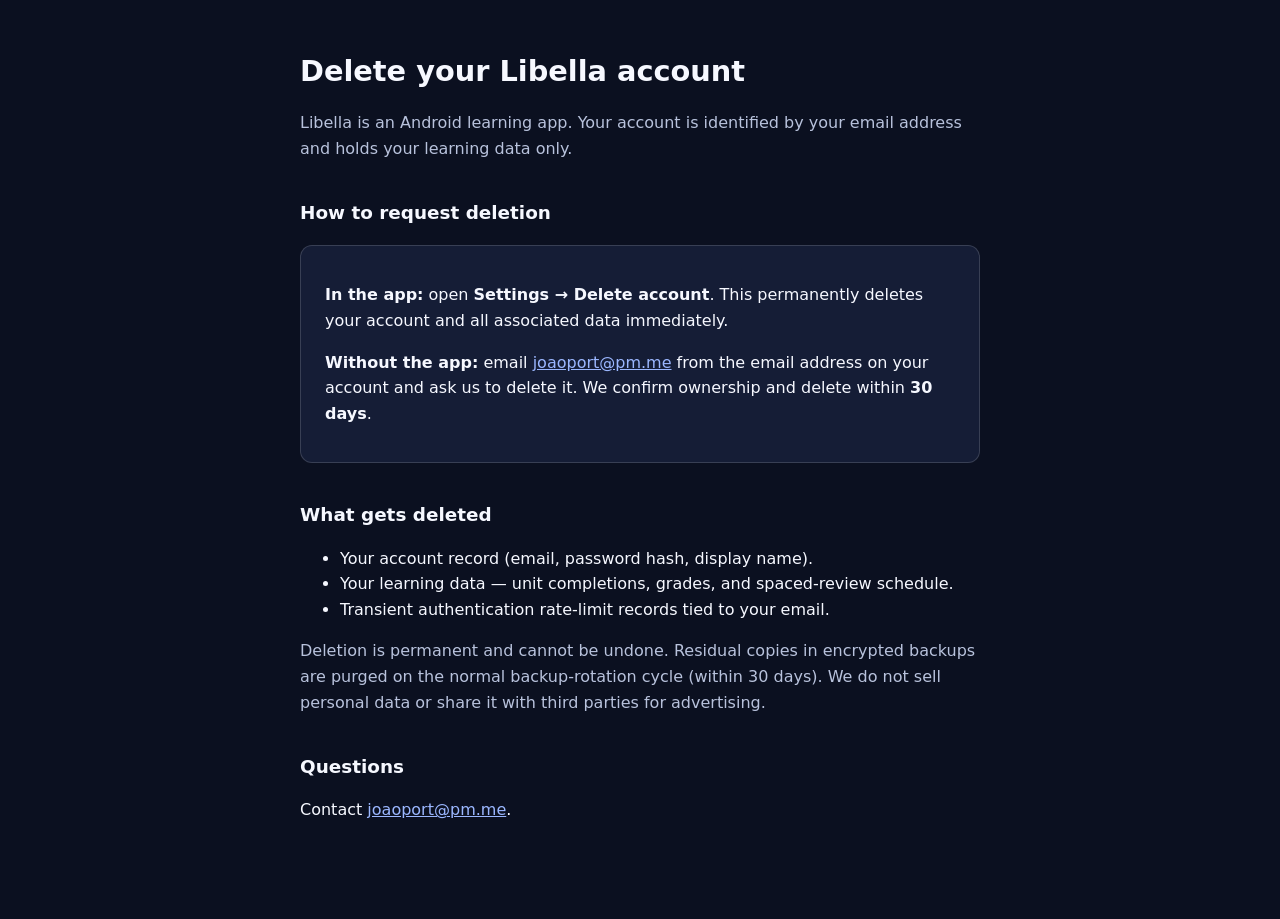
==== docs/account-deletion.html @ 9c33064c "auth: account deletion endpoint + public deletion page (Play requirement) Google Play requires apps " ====
<!doctype html>
<html lang="en">
<head>
  <meta charset="utf-8">
  <meta name="viewport" content="width=device-width, initial-scale=1">
  <title>Account &amp; Data Deletion — Libella</title>
  <meta name="description" content="How to delete your Libella account and all associated data.">
  <link rel="canonical" href="https://luminlynx.github.io/Libella/account-deletion.html">
  <style>
    :root { color-scheme: dark; --bg:#0b1020; --panel:#151d36; --text:#f6f8ff;
            --muted:#b8c2dc; --line:rgba(255,255,255,.15); --accent:#9bb7ff; }
    * { box-sizing: border-box; }
    body { margin:0; font:16px/1.6 system-ui,-apple-system,Segoe UI,Roboto,sans-serif;
           background:var(--bg); color:var(--text); }
    main { max-width:720px; margin:0 auto; padding:48px 20px 80px; }
    h1 { font-size:1.8rem; margin:0 0 .25em; }
    h2 { font-size:1.15rem; margin:2em 0 .5em; }
    p, li { color:var(--text); }
    .muted { color:var(--muted); }
    .panel { background:var(--panel); border:1px solid var(--line); border-radius:12px;
             padding:20px 24px; margin:18px 0; }
    a { color:var(--accent); }
    code { background:rgba(255,255,255,.08); padding:.1em .4em; border-radius:6px; }
  </style>
</head>
<body>
  <main>
    <h1>Delete your Libella account</h1>
    <p class="muted">Libella is an Android learning app. Your account is identified
    by your email address and holds your learning data only.</p>

    <h2>How to request deletion</h2>
    <div class="panel">
      <p><strong>In the app:</strong> open <strong>Settings → Delete account</strong>.
      This permanently deletes your account and all associated data immediately.</p>
      <p><strong>Without the app:</strong> email
      <a href="mailto:joaoport@pm.me?subject=Libella%20account%20deletion">joaoport@pm.me</a>
      from the email address on your account and ask us to delete it. We confirm
      ownership and delete within <strong>30 days</strong>.</p>
    </div>

    <h2>What gets deleted</h2>
    <ul>
      <li>Your account record (email, password hash, display name).</li>
      <li>Your learning data — unit completions, grades, and spaced-review schedule.</li>
      <li>Transient authentication rate-limit records tied to your email.</li>
    </ul>
    <p class="muted">Deletion is permanent and cannot be undone. Residual copies in
    encrypted backups are purged on the normal backup-rotation cycle (within 30 days).
    We do not sell personal data or share it with third parties for advertising.</p>

    <h2>Questions</h2>
    <p>Contact <a href="mailto:joaoport@pm.me">joaoport@pm.me</a>.</p>
  </main>
</body>
</html>
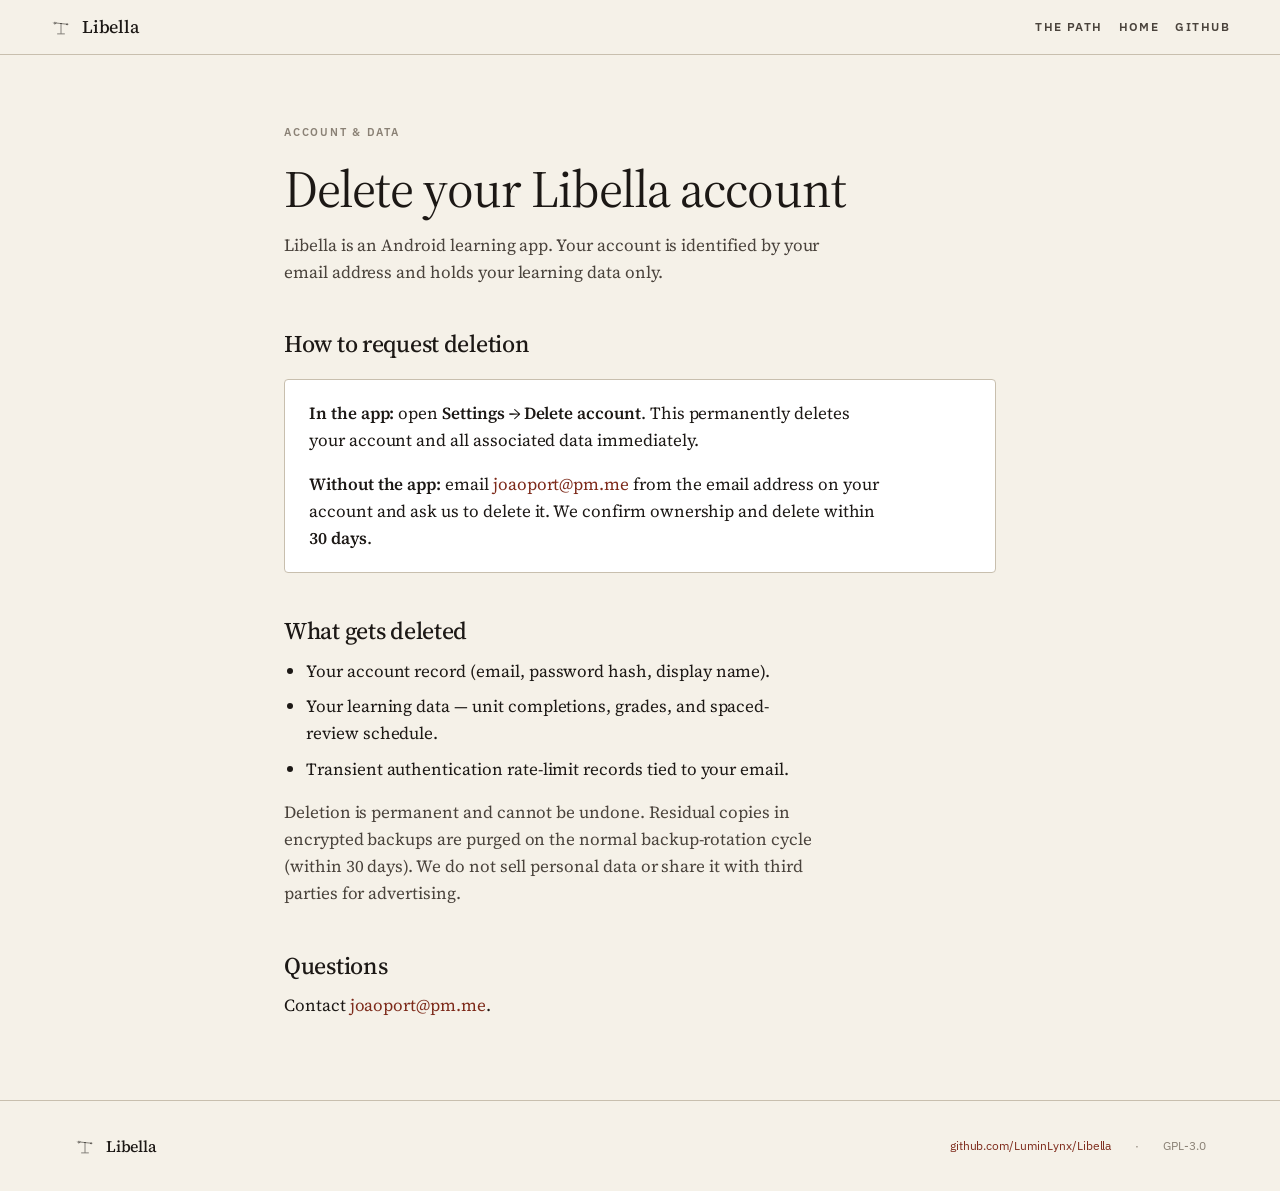
==== commit 47e3fb3d: "docs: restyle account-deletion page in editorial theme; add footer links Re-creates account-deletion" ====
--- a/docs/account-deletion.html
+++ b/docs/account-deletion.html
@@ -1,56 +1,174 @@
 <!doctype html>
 <html lang="en">
 <head>
-  <meta charset="utf-8">
-  <meta name="viewport" content="width=device-width, initial-scale=1">
-  <title>Account &amp; Data Deletion — Libella</title>
-  <meta name="description" content="How to delete your Libella account and all associated data.">
-  <link rel="canonical" href="https://luminlynx.github.io/Libella/account-deletion.html">
-  <style>
-    :root { color-scheme: dark; --bg:#0b1020; --panel:#151d36; --text:#f6f8ff;
-            --muted:#b8c2dc; --line:rgba(255,255,255,.15); --accent:#9bb7ff; }
-    * { box-sizing: border-box; }
-    body { margin:0; font:16px/1.6 system-ui,-apple-system,Segoe UI,Roboto,sans-serif;
-           background:var(--bg); color:var(--text); }
-    main { max-width:720px; margin:0 auto; padding:48px 20px 80px; }
-    h1 { font-size:1.8rem; margin:0 0 .25em; }
-    h2 { font-size:1.15rem; margin:2em 0 .5em; }
-    p, li { color:var(--text); }
-    .muted { color:var(--muted); }
-    .panel { background:var(--panel); border:1px solid var(--line); border-radius:12px;
-             padding:20px 24px; margin:18px 0; }
-    a { color:var(--accent); }
-    code { background:rgba(255,255,255,.08); padding:.1em .4em; border-radius:6px; }
-  </style>
+<meta charset="utf-8" />
+<title>Account &amp; Data Deletion — Libella</title>
+<meta name="viewport" content="width=device-width, initial-scale=1" />
+<meta name="description" content="How to delete your Libella account and all associated data." />
+<meta name="robots" content="index,follow" />
+<link rel="canonical" href="https://luminlynx.github.io/Libella/account-deletion.html" />
+<link rel="icon" href="assets/libella-mark.svg" />
+
+<link rel="stylesheet" href="colors_and_type.css" />
+
+<style>
+  html { color-scheme: light dark; }
+  html, body { margin: 0; padding: 0; }
+  body {
+    background: var(--paper-0); color: var(--ink-1);
+    font-family: var(--font-body);
+    -webkit-font-smoothing: antialiased; text-rendering: optimizeLegibility;
+  }
+  *, *::before, *::after { box-sizing: border-box; }
+  a { color: var(--oxblood); text-decoration: none; }
+  a:hover { text-decoration: underline; text-underline-offset: 3px; text-decoration-thickness: 1px; }
+
+  .wrap { max-width: 1180px; margin: 0 auto; padding: 0 24px; }
+
+  /* ─── Top nav (shared with index.html) ──────────────────── */
+  nav.top {
+    position: sticky; top: 0; z-index: 10;
+    background: var(--paper-0);
+    border-bottom: 1px solid var(--hair-1);
+  }
+  nav.top .row { display: flex; align-items: center; gap: 16px; padding: 14px 0; }
+  .wordmark { display: flex; align-items: center; gap: 10px; }
+  .wordmark img { width: 22px; height: 22px; display: block; }
+  .wordmark .name {
+    font-family: var(--font-display); font-size: 18px; font-weight: 500;
+    color: var(--ink-1); letter-spacing: -0.012em;
+  }
+  nav .grow { flex: 1; }
+  nav a.link {
+    font-family: var(--font-ui); font-size: 12px; font-weight: 600;
+    text-transform: uppercase; letter-spacing: 0.12em; color: var(--ink-2);
+  }
+  nav a.link:hover { color: var(--ink-1); text-decoration: none; }
+
+  /* ─── Article ───────────────────────────────────────────── */
+  .article { max-width: 760px; margin: 0 auto; padding: 0 24px; }
+  .article .eyebrow {
+    font-family: var(--font-ui); font-size: 11px; font-weight: 600;
+    text-transform: uppercase; letter-spacing: 0.16em; color: var(--ink-3);
+    margin: 64px 0 16px;
+  }
+  .article h1 {
+    font-family: var(--font-display);
+    font-size: clamp(32px, 5vw, 52px); line-height: 1.06;
+    font-weight: 400; letter-spacing: -0.018em;
+    margin: 0 0 16px; text-wrap: balance;
+  }
+  .article h2 {
+    font-family: var(--font-display); font-size: 24px; line-height: 1.2;
+    font-weight: 500; margin: 44px 0 12px; color: var(--ink-1);
+  }
+  .article p {
+    font-family: var(--font-body); font-size: 17px; line-height: 1.6;
+    color: var(--ink-1); margin: 0 0 16px; max-width: 64ch;
+  }
+  .article ul { margin: 0 0 16px; padding-left: 22px; max-width: 64ch; }
+  .article li {
+    font-family: var(--font-body); font-size: 17px; line-height: 1.6;
+    color: var(--ink-1); margin: 0 0 8px;
+  }
+  .article .muted { color: var(--ink-2); }
+  .article strong { font-weight: 600; color: var(--ink-1); }
+
+  .callout {
+    background: var(--paper-2); border: 1px solid var(--hair-1);
+    border-radius: 4px; padding: 20px 24px; margin: 20px 0;
+  }
+  .callout p:last-child { margin-bottom: 0; }
+
+  code {
+    font-family: var(--font-mono); font-size: 0.92em;
+    background: var(--mineral-tint); color: var(--mineral);
+    padding: 0.1em 0.4em; border-radius: 2px;
+  }
+
+  /* ─── Footer (shared with index.html) ───────────────────── */
+  footer {
+    border-top: 1px solid var(--hair-1);
+    margin-top: 80px; padding: 32px 0;
+    font-family: var(--font-ui); font-size: 12px; color: var(--ink-3);
+  }
+  footer .row { display: flex; align-items: center; gap: 24px; }
+  footer .grow { flex: 1; }
+
+  @media (max-width: 880px) {
+    nav .link.hide-md { display: none; }
+    .article .eyebrow { margin-top: 48px; }
+  }
+</style>
 </head>
+
 <body>
-  <main>
-    <h1>Delete your Libella account</h1>
-    <p class="muted">Libella is an Android learning app. Your account is identified
-    by your email address and holds your learning data only.</p>
 
-    <h2>How to request deletion</h2>
-    <div class="panel">
-      <p><strong>In the app:</strong> open <strong>Settings → Delete account</strong>.
-      This permanently deletes your account and all associated data immediately.</p>
-      <p><strong>Without the app:</strong> email
-      <a href="mailto:joaoport@pm.me?subject=Libella%20account%20deletion">joaoport@pm.me</a>
-      from the email address on your account and ask us to delete it. We confirm
-      ownership and delete within <strong>30 days</strong>.</p>
-    </div>
+<nav class="top">
+  <div class="wrap row">
+    <a class="wordmark" href="index.html">
+      <picture>
+        <source srcset="assets/libella-mark-dark.svg" media="(prefers-color-scheme: dark)" />
+        <img src="assets/libella-mark.svg" alt="" />
+      </picture>
+      <span class="name">Libella</span>
+    </a>
+    <div class="grow"></div>
+    <a class="link hide-md" href="index.html#path">The path</a>
+    <a class="link" href="index.html">Home</a>
+    <a class="link hide-md" href="https://github.com/LuminLynx/Libella">GitHub</a>
+  </div>
+</nav>
 
-    <h2>What gets deleted</h2>
-    <ul>
-      <li>Your account record (email, password hash, display name).</li>
-      <li>Your learning data — unit completions, grades, and spaced-review schedule.</li>
-      <li>Transient authentication rate-limit records tied to your email.</li>
-    </ul>
-    <p class="muted">Deletion is permanent and cannot be undone. Residual copies in
-    encrypted backups are purged on the normal backup-rotation cycle (within 30 days).
-    We do not sell personal data or share it with third parties for advertising.</p>
+<main class="article">
+  <div class="eyebrow">Account &amp; data</div>
+  <h1>Delete your Libella account</h1>
+  <p class="muted">
+    Libella is an Android learning app. Your account is identified by your
+    email address and holds your learning data only.
+  </p>
 
-    <h2>Questions</h2>
-    <p>Contact <a href="mailto:joaoport@pm.me">joaoport@pm.me</a>.</p>
-  </main>
+  <h2>How to request deletion</h2>
+  <div class="callout">
+    <p><strong>In the app:</strong> open <strong>Settings → Delete account</strong>.
+    This permanently deletes your account and all associated data immediately.</p>
+    <p><strong>Without the app:</strong> email
+    <a href="mailto:joaoport@pm.me?subject=Libella%20account%20deletion">joaoport@pm.me</a>
+    from the email address on your account and ask us to delete it. We confirm
+    ownership and delete within <strong>30 days</strong>.</p>
+  </div>
+
+  <h2>What gets deleted</h2>
+  <ul>
+    <li>Your account record (email, password hash, display name).</li>
+    <li>Your learning data — unit completions, grades, and spaced-review schedule.</li>
+    <li>Transient authentication rate-limit records tied to your email.</li>
+  </ul>
+  <p class="muted">
+    Deletion is permanent and cannot be undone. Residual copies in encrypted
+    backups are purged on the normal backup-rotation cycle (within 30 days).
+    We do not sell personal data or share it with third parties for advertising.
+  </p>
+
+  <h2>Questions</h2>
+  <p>Contact <a href="mailto:joaoport@pm.me">joaoport@pm.me</a>.</p>
+</main>
+
+<footer>
+  <div class="wrap row">
+    <a class="wordmark" href="index.html">
+      <picture>
+        <source srcset="assets/libella-mark-dark.svg" media="(prefers-color-scheme: dark)" />
+        <img src="assets/libella-mark.svg" alt="" />
+      </picture>
+      <span class="name" style="font-size: 16px;">Libella</span>
+    </a>
+    <div class="grow"></div>
+    <a href="https://github.com/LuminLynx/Libella">github.com/LuminLynx/Libella</a>
+    <span>·</span>
+    <span>GPL-3.0</span>
+  </div>
+</footer>
+
 </body>
 </html>
--- a/docs/colors_and_type.css
+++ b/docs/colors_and_type.css
@@ -0,0 +1,310 @@
+/* ============================================================
+   Libella — colors & type tokens
+   Editorial / reference-document direction:
+   serif display, hairline rules, restrained color, generous air.
+   These tokens map 1:1 to the Compose theme (Color.kt / Type.kt)
+   and the brief in docs/DESIGN_BRIEF.md.
+   ============================================================ */
+
+/* --- Webfonts ------------------------------------------------ */
+/* Source Serif 4 — editorial body+display
+   IBM Plex Sans  — UI labels / app-bar meta (cool, neutral)
+   JetBrains Mono — code / token counts / inline measurements
+   NOTE: all three are Google-Fonts substitutions for the in-app
+   FontFamily.SansSerif default that Type.kt currently ships.
+   Flag this to the team — fonts/ contains nothing locally yet. */
+@import url("https://fonts.googleapis.com/css2?family=Source+Serif+4:ital,opsz,wght@0,8..60,300..800;1,8..60,300..800&family=IBM+Plex+Sans:wght@400;500;600;700&family=JetBrains+Mono:wght@400;500;600&display=swap");
+
+:root {
+  /* ----------------------------------------------------------
+     Color — Paper & Ink (LIGHT, the canonical mode)
+     A warm off-white "paper" with warm near-black "ink",
+     hairline rules that are warm taupe (not 50% gray),
+     and a restrained accent palette of marginal-annotation
+     ink colors: oxblood (primary), sage (settled), ochre
+     (contested), mineral (mono / chrome).
+     ---------------------------------------------------------- */
+
+  /* Paper — surfaces, from full to subtle */
+  --paper-0:  #F5F1E8; /* page background — warm off-white */
+  --paper-1:  #FAF7F0; /* raised surface — quieter than paper-0 */
+  --paper-2:  #FFFFFF; /* card / sheet — true paper */
+  --paper-3:  #EDE7D8; /* deeper section — pull-quote, callout */
+
+  /* Ink — foreground, in three weights */
+  --ink-1:    #1C1815; /* body — warm near-black, NOT pure */
+  --ink-2:    #4A433C; /* meta / secondary copy */
+  --ink-3:    #8A8175; /* tertiary / placeholder / muted meta */
+
+  /* Hairline — the single most identity-defining element.
+     Two weights only. NEVER a heavy 1.5–2px gray border. */
+  --hair-1:   #C8BFAE; /* dividers between rows, between sections */
+  --hair-2:   #E0D9C8; /* sub-dividers, focus-rest, table interior */
+
+  /* Accents — restrained, marginal-ink palette.
+     Use SPARINGLY. The accent should feel underlined, not painted. */
+  --oxblood:           #7D2A1A; /* primary action, key emphasis */
+  --oxblood-tint:      #F1E2DC; /* tint container — Reviews-due, focused row */
+  --sage:              #5C6B5D; /* "settled" calibration tag */
+  --sage-tint:         #E6E8E0;
+  --ochre:             #8B6A1C; /* "contested" calibration tag */
+  --ochre-tint:        #F1E8D0;
+  --mineral:           #46556B; /* mono / code / chrome accent */
+  --mineral-tint:      #E2E6EC;
+
+  /* Semantic — completed / review-needed / error */
+  --completed:         var(--oxblood); /* unit ✓ uses oxblood, not green */
+  --review-needed:     var(--ochre);   /* "we're not confident" banner */
+  --error:             #8C2017;        /* form / submit errors */
+  --error-tint:        #F2DEDB;
+
+  /* ----------------------------------------------------------
+     Type
+     ---------------------------------------------------------- */
+
+  /* Families */
+  --font-display: "Source Serif 4", "Source Serif Pro", "Georgia", serif;
+  --font-body:    "Source Serif 4", "Source Serif Pro", "Georgia", serif;
+  --font-ui:      "IBM Plex Sans", "Inter", system-ui, sans-serif;
+  --font-mono:    "JetBrains Mono", "IBM Plex Mono", ui-monospace, monospace;
+
+  /* Tracking */
+  --tracking-display: -0.012em; /* large serif — tighten slightly */
+  --tracking-body:    -0.003em;
+  --tracking-ui:       0.00em;
+  --tracking-eyebrow:  0.10em;  /* small-caps eyebrows — wide */
+
+  /* Scale — designed in 8pt rhythm; line-heights tuned for
+     editorial body density (~1.55) and tight display (~1.12). */
+  --t-display:   44px;  --lh-display:   50px;
+  --t-h1:        32px;  --lh-h1:        38px;  /* screen title */
+  --t-h2:        24px;  --lh-h2:        30px;  /* unit title in reader */
+  --t-h3:        19px;  --lh-h3:        26px;  /* section header */
+  --t-h4:        16px;  --lh-h4:        22px;  /* card title */
+  --t-body:      16px;  --lh-body:      26px;  /* prose default */
+  --t-body-sm:   14px;  --lh-body-sm:   22px;  /* meta / supporting */
+  --t-ui:        14px;  --lh-ui:        20px;  /* buttons, tabs */
+  --t-eyebrow:   11px;  --lh-eyebrow:   14px;  /* small-caps labels */
+  --t-mono:      13px;  --lh-mono:      20px;
+
+  /* Weights */
+  --w-light:    300;
+  --w-regular:  400;
+  --w-medium:   500;
+  --w-semibold: 600;
+
+  /* ----------------------------------------------------------
+     Spacing — 4pt base, expressed as a small set of named steps.
+     Generous outer padding (--s-6) is the editorial signature.
+     ---------------------------------------------------------- */
+  --s-0:   2px;
+  --s-1:   4px;
+  --s-2:   8px;
+  --s-3:  12px;
+  --s-4:  16px;
+  --s-5:  20px;
+  --s-6:  24px;
+  --s-7:  32px;
+  --s-8:  40px;
+  --s-9:  56px;
+  --s-10: 80px;
+
+  /* Screen edge — Compose AppScreenScaffold pads 20dp h / 12dp v */
+  --gutter:  20px;
+  --gutter-v: 12px;
+
+  /* ----------------------------------------------------------
+     Radii — restrained. Editorial = mostly square / 2–4px only.
+     The current Android theme rounds 8–28dp; we override toward
+     the editorial direction in v1's restyle.
+     ---------------------------------------------------------- */
+  --r-0:  0px;   /* hairline cards — square */
+  --r-1:  2px;   /* fields, chips */
+  --r-2:  4px;   /* button corner — barely there */
+  --r-3:  8px;   /* sheet / modal */
+
+  /* ----------------------------------------------------------
+     Elevation — flat. No drop shadows by default.
+     A single hairline border carries the card.
+     We expose one whisper-shadow for modal/sheet only.
+     ---------------------------------------------------------- */
+  --shadow-flat:  none;
+  --shadow-card:  none;                                       /* hairline-only */
+  --shadow-sheet: 0 1px 0 rgba(28,24,21,0.04),
+                  0 16px 40px -16px rgba(28,24,21,0.18);      /* modal / bottom sheet */
+  --focus-ring:   0 0 0 2px var(--paper-0),
+                  0 0 0 4px var(--oxblood);                   /* focus halo */
+
+  /* ----------------------------------------------------------
+     Motion — restrained. Editorial reads, doesn't bounce.
+     Disclosures expand in 180–220ms ease-out; nothing springs.
+     ---------------------------------------------------------- */
+  --dur-fast:  120ms;
+  --dur-base:  200ms;
+  --dur-slow:  320ms;
+  --ease-out:  cubic-bezier(0.2, 0.6, 0.2, 1);
+  --ease-in:   cubic-bezier(0.4, 0.0, 1, 1);
+}
+
+/* --- Dark mode --------------------------------------------------
+   Mirror of the warm-paper palette. Same restraint, inverted weight.
+   Triggered by [data-theme="dark"] or prefers-color-scheme.
+   ---------------------------------------------------------------- */
+@media (prefers-color-scheme: dark) {
+  :root:not([data-theme="light"]) {
+    --paper-0:  #15130F;
+    --paper-1:  #1B1814;
+    --paper-2:  #221E18;
+    --paper-3:  #2A251D;
+
+    --ink-1:    #E8E2D5;
+    --ink-2:    #B5AC9C;
+    --ink-3:    #7C7466;
+
+    --hair-1:   #3A352C;
+    --hair-2:   #2A251D;
+
+    --oxblood:           #D6816A;
+    --oxblood-tint:      #3A1F18;
+    --sage:              #A2AB94;
+    --sage-tint:         #232722;
+    --ochre:             #D7B673;
+    --ochre-tint:        #2E2718;
+    --mineral:           #9DAFC2;
+    --mineral-tint:      #1E242C;
+    --error:             #E4856E;
+    --error-tint:        #381914;
+  }
+}
+[data-theme="dark"] {
+    --paper-0:  #15130F;
+    --paper-1:  #1B1814;
+    --paper-2:  #221E18;
+    --paper-3:  #2A251D;
+    --ink-1:    #E8E2D5;
+    --ink-2:    #B5AC9C;
+    --ink-3:    #7C7466;
+    --hair-1:   #3A352C;
+    --hair-2:   #2A251D;
+    --oxblood:           #D6816A;
+    --oxblood-tint:      #3A1F18;
+    --sage:              #A2AB94;
+    --sage-tint:         #232722;
+    --ochre:             #D7B673;
+    --ochre-tint:        #2E2718;
+    --mineral:           #9DAFC2;
+    --mineral-tint:      #1E242C;
+    --error:             #E4856E;
+    --error-tint:        #381914;
+}
+
+/* ============================================================
+   Semantic type roles. Use these directly in JSX/HTML.
+   Body text gets --tracking-body via the body{} rule below.
+   ============================================================ */
+
+body {
+  font-family: var(--font-body);
+  font-size: var(--t-body);
+  line-height: var(--lh-body);
+  letter-spacing: var(--tracking-body);
+  color: var(--ink-1);
+  background: var(--paper-0);
+  -webkit-font-smoothing: antialiased;
+  text-rendering: optimizeLegibility;
+}
+
+.t-display, h1.display {
+  font-family: var(--font-display);
+  font-size: var(--t-display);
+  line-height: var(--lh-display);
+  letter-spacing: var(--tracking-display);
+  font-weight: var(--w-regular);   /* serif display reads better at 400, not bold */
+  color: var(--ink-1);
+}
+
+.t-h1, h1 {
+  font-family: var(--font-display);
+  font-size: var(--t-h1);
+  line-height: var(--lh-h1);
+  letter-spacing: var(--tracking-display);
+  font-weight: var(--w-regular);
+  color: var(--ink-1);
+}
+
+.t-h2, h2 {
+  font-family: var(--font-display);
+  font-size: var(--t-h2);
+  line-height: var(--lh-h2);
+  letter-spacing: var(--tracking-display);
+  font-weight: var(--w-regular);
+  color: var(--ink-1);
+}
+
+.t-h3, h3 {
+  font-family: var(--font-display);
+  font-size: var(--t-h3);
+  line-height: var(--lh-h3);
+  font-weight: var(--w-medium);
+  color: var(--ink-1);
+}
+
+.t-h4, h4 {
+  font-family: var(--font-display);
+  font-size: var(--t-h4);
+  line-height: var(--lh-h4);
+  font-weight: var(--w-semibold);
+  color: var(--ink-1);
+}
+
+.t-body, p {
+  font-family: var(--font-body);
+  font-size: var(--t-body);
+  line-height: var(--lh-body);
+  letter-spacing: var(--tracking-body);
+  font-weight: var(--w-regular);
+  color: var(--ink-1);
+}
+
+.t-body-sm, .meta {
+  font-family: var(--font-body);
+  font-size: var(--t-body-sm);
+  line-height: var(--lh-body-sm);
+  color: var(--ink-2);
+}
+
+.t-ui, button, input, label {
+  font-family: var(--font-ui);
+  font-size: var(--t-ui);
+  line-height: var(--lh-ui);
+  letter-spacing: var(--tracking-ui);
+}
+
+.t-eyebrow {
+  font-family: var(--font-ui);
+  font-size: var(--t-eyebrow);
+  line-height: var(--lh-eyebrow);
+  letter-spacing: var(--tracking-eyebrow);
+  font-weight: var(--w-semibold);
+  text-transform: uppercase;
+  color: var(--ink-3);
+}
+
+.t-mono, code, pre {
+  font-family: var(--font-mono);
+  font-size: var(--t-mono);
+  line-height: var(--lh-mono);
+  color: var(--ink-2);
+}
+
+/* Inline emphasis used widely in unit prose */
+em  { font-style: italic; color: var(--ink-1); }
+strong { font-weight: var(--w-semibold); color: var(--ink-1); }
+
+/* The signature hairline rule */
+hr, .hairline {
+  border: 0;
+  border-top: 1px solid var(--hair-1);
+  margin: 0;
+}
+.hairline-sub { border-top-color: var(--hair-2); }
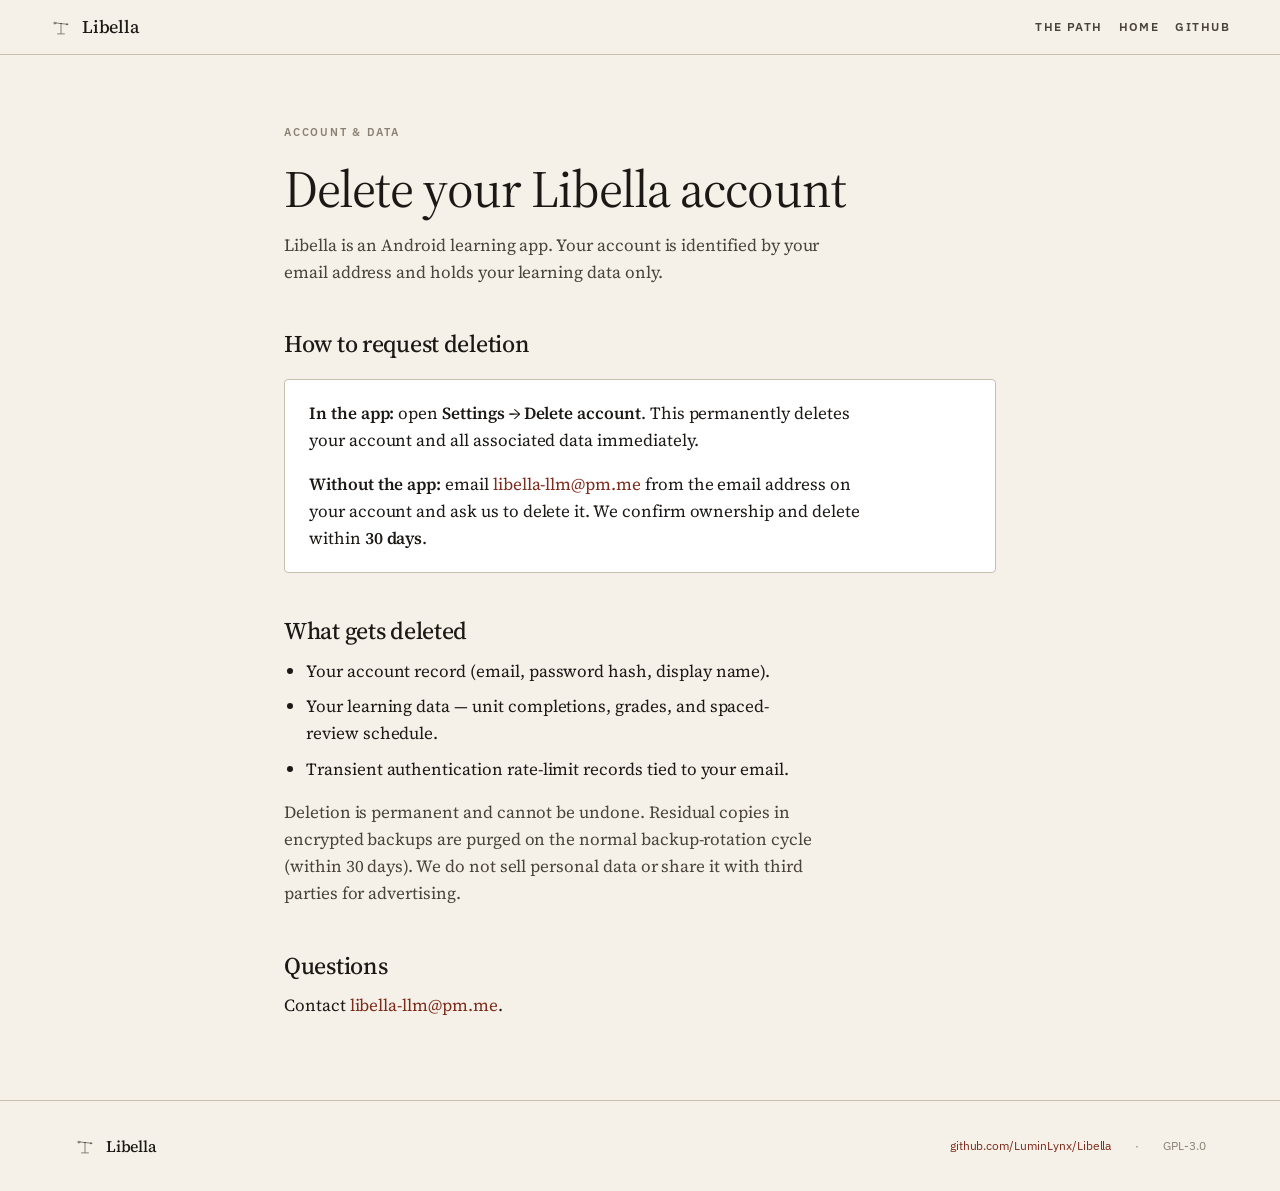
==== commit 0598675c: "docs: use project contact email, not personal address Replaces joaoport@pm.me with libella-llm@pm.me" ====
--- a/docs/account-deletion.html
+++ b/docs/account-deletion.html
@@ -133,7 +133,7 @@
     <p><strong>In the app:</strong> open <strong>Settings → Delete account</strong>.
     This permanently deletes your account and all associated data immediately.</p>
     <p><strong>Without the app:</strong> email
-    <a href="mailto:joaoport@pm.me?subject=Libella%20account%20deletion">joaoport@pm.me</a>
+    <a href="mailto:libella-llm@pm.me?subject=Libella%20account%20deletion">libella-llm@pm.me</a>
     from the email address on your account and ask us to delete it. We confirm
     ownership and delete within <strong>30 days</strong>.</p>
   </div>
@@ -151,7 +151,7 @@
   </p>
 
   <h2>Questions</h2>
-  <p>Contact <a href="mailto:joaoport@pm.me">joaoport@pm.me</a>.</p>
+  <p>Contact <a href="mailto:libella-llm@pm.me">libella-llm@pm.me</a>.</p>
 </main>
 
 <footer>
